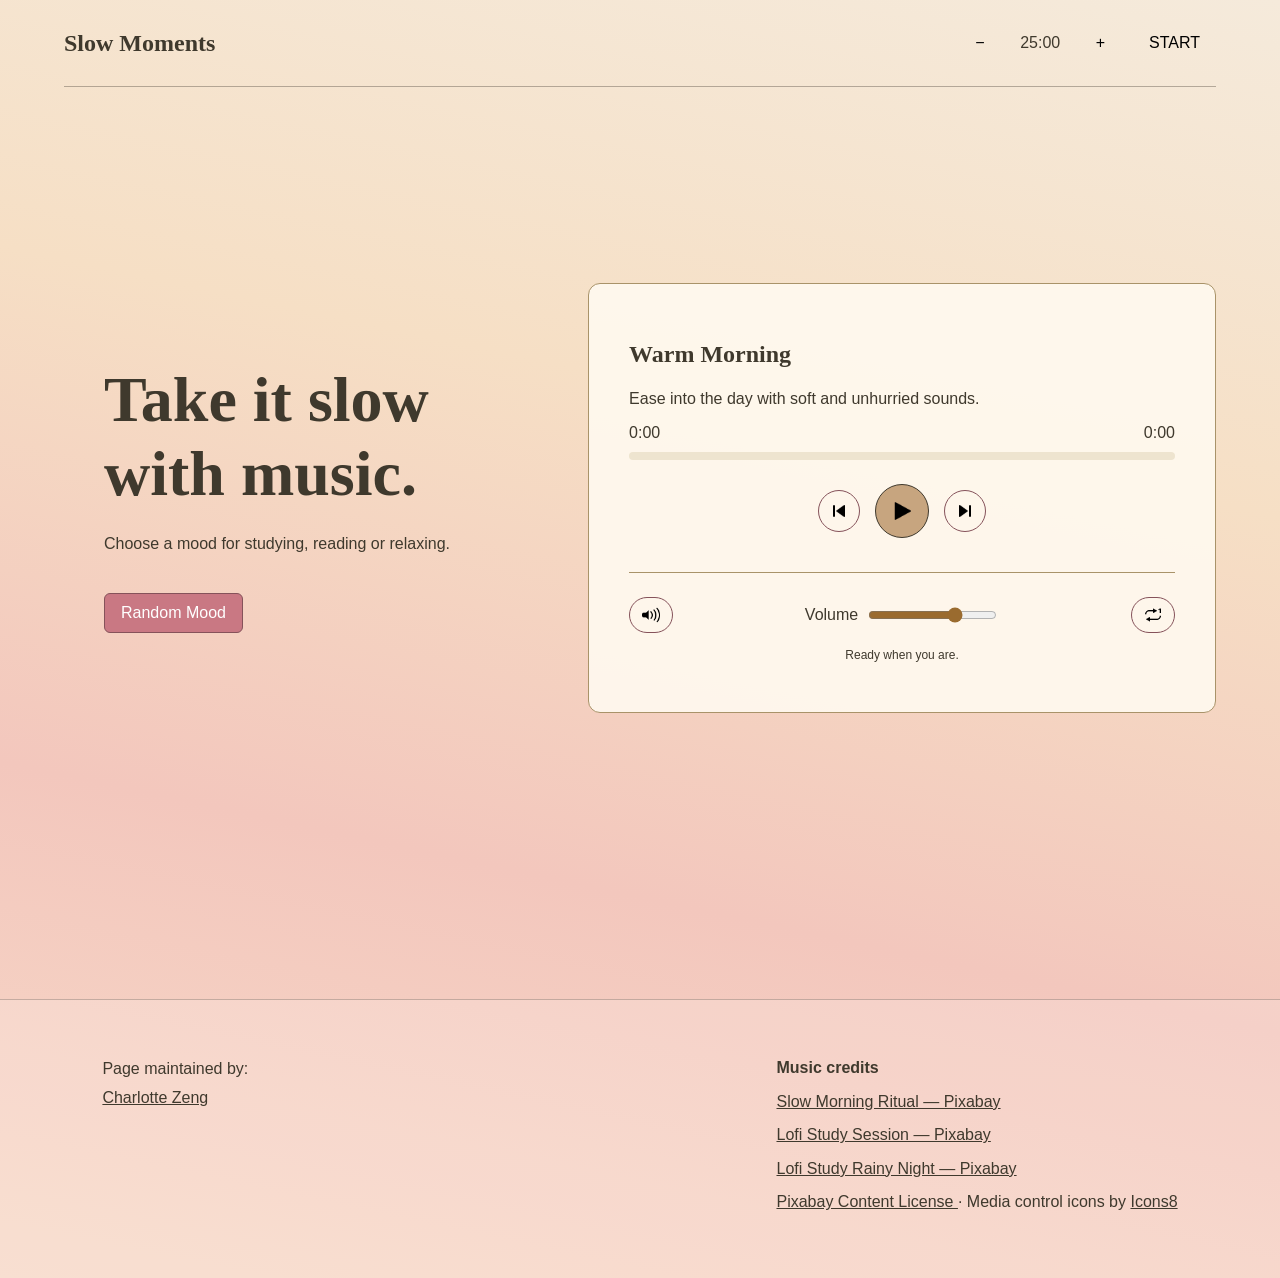
==== index.html @ 78fc34de "updated timer function and moving background colors" ====
<!DOCTYPE html>
<!-- saved from url=(0045)https://rohitashokkhot.github.io/mediaplayer/ -->

<html lang="en">
  <head>
    <meta charset="UTF-8">

    <meta
      name="viewport"
      content="width=device-width, initial-scale=1.0"
    >

    <title>Slow Moments</title>

    <!-- The favicon appears in the browser tab. -->
    <link
      rel="icon"
      href="assets/icon/favicon.ico"
      type="image/x-icon"
    >

    <link rel="stylesheet" href="reset.css">
    <link rel="stylesheet" href="style.css">
    <script src="script.js" defer></script>
  </head>

  <body class="morning-theme">
    <!--
      I kept the recognizable structure of the supplied media player
      exercise: a header and navigation, a main media-player area,
      an additional-content section and a footer. I changed the
      original video into an audio player because my chosen context
      is music for relaxation and study.

      “Slow Moments” suggests taking a break from busy interfaces,
      so the page uses short wording, open spacing and only a few
      controls.
    -->

    <!-- Header Section -->
    <header class="site-header">
      <a class="logo" href="#home">
        Slow Moments
      </a>

      <!-- Navigation Section -->
      <nav>
       <ul>
         <li class="timer-controls">
             <button id="minus">−</button>
             <div id="timer">25:00</div>
             <button id="plus">+</button>
             <button id="timer-button">START</button>
        </li>
       </ul>
     </nav>
    </header>

    <!-- Main Content Section -->
    <main id="home">
      <section class="hero">
        <div class="hero-copy">
          <h1>Take it slow with music.</h1>

          <p class="intro">
            Choose a mood for studying, reading or relaxing.
          </p>

          <button
            class="random-button"
            id="random-button"
            type="button"
          >
            Random Mood
          </button>
        </div>

        <!-- Media Player Section -->
        <!--
          I used a semantic article element to keep the player
          content together. Real button elements make the controls
          clear and keyboard friendly, while IDs allow JavaScript
          to find each control.

          I used these MDN pages to check how the elements work:
          https://developer.mozilla.org/en-US/docs/Web/HTML/Reference/Elements/article
          https://developer.mozilla.org/en-US/docs/Web/HTML/Reference/Elements/button
        -->

        <article class="media-player">
          <div class="now-playing">
            <div>
              <h2 id="mood-name">Warm Morning</h2>
            </div>
          </div>

          <p class="mood-description" id="mood-description">
            Ease into the day with soft and unhurried sounds.
          </p>

           <!--
           I use one audio element for all three tracks. The first track is
           loaded here, then JavaScript changes the audio source when another
           track is selected. This means the same player controls can be used
           for every track.
           -->
          <audio id="audio-player" src="https://archive.org/download/slow-morning/slow%20morning.mp3" preload="metadata"></audio>

          <!-- Track time -->
          <div class="time-row">
            <span id="current-time">0:00</span>
            <span id="duration">0:00</span>
          </div>

          <!-- Progress bar -->
          <div
            class="progress-bar"
            id="progress-bar"
            role="slider"
            tabindex="0"
            aria-label="Track progress"
            aria-valuemin="0"
            aria-valuemax="100"
            aria-valuenow="0"
          >
            <span id="progress-fill"></span>
          </div>

          <!-- Main playback controls -->
          <!--
            I used Icons8 media icons because their familiar shapes
            make the controls easier to recognize. The alt text and
            aria-label attributes explain the purpose of each icon.
          -->

          <div class="main-controls">
            <button
              class="icon-button"
              id="previous-button"
              type="button"
              aria-label="Previous track"
            >
              <img src="assets/icon/previous.png" alt="Previous track">
            </button>

            <button
              class="play-button"
              id="play-button"
              type="button"
              aria-label="Play"
            >
            <img id="play-icon" src="assets/icon/play.png" alt="Play">
            </button>

            <button class="icon-button"
              id="next-button"
              type="button"
              aria-label="Next track"
            >
              <img src="assets/icon/next.png" alt="Next track">
            </button>
          </div>

          <!-- Volume and repeat controls -->
          <div class="extra-controls">
            <button class="text-button"
              id="mute-button"
              type="button"
              aria-label="Mute"
              aria-pressed="false"
            >
              <img id="mute-icon" src="assets/icon/volume.png" alt="Sound on">
            </button>

            <label for="volume-slider">Volume</label>

            <input id="volume-slider"
              type="range"
              min="0"
              max="1"
              step="0.05"
              value="0.7"
            >

            <button class="text-button"
              id="repeat-button"
              type="button"
              aria-label="Repeat off"
              aria-pressed="false"
            >
              <img src="assets/icon/repeat.png" alt="Repeat">
            </button>
          </div>

          <!--
            This small message gives users feedback after they press
            a control. JavaScript changes the text to show actions
            such as playing, pausing, muting or repeating.
          -->
          <p class="player-feedback"
            id="player-feedback"
            aria-live="polite"
          >
            Ready when you are.
          </p>

        </article>
      </section>
    </main>

    <!-- Footer Section -->
    <footer id="credits">
      <!--
        Local audio files make playback reliable. The links below
        credit the Pixabay music sources and licence. The media
        control icons are credited to Icons8.
      -->

      <div>
        <p class="maintained-by">
         Page maintained by:
          <a href="https://github.com/Charlottezeng061"
            target="_blank"
            rel="noopener noreferrer"
          >
            Charlotte Zeng
          </a>
        </p>
      </div>

      <div class="credit-list">
        <p>
          <strong>Music credits</strong>
        </p>

        <p>
          <a href="https://pixabay.com/music/ambient-slow-morning-ritual-537463/">
            Slow Morning Ritual — Pixabay
          </a>
        </p>

        <p>
          <a href="https://pixabay.com/music/lofi-lofi-study-session-568160/">
            Lofi Study Session — Pixabay
          </a>
        </p>

        <p>
          <a href="https://pixabay.com/music/lofi-lofi-study-rainy-night-568166/">
            Lofi Study Rainy Night — Pixabay
          </a>
        </p>

        <p>
          <a href="https://pixabay.com/service/license-summary/">
            Pixabay Content License
          </a>
          · Media control icons by
          <a href="https://icons8.com/">Icons8</a>
        </p>
      </div>
    </footer>
  </body>
</html>
---- style.css ----
/* I used cream, peach and muted colours feel calmer than a commercial music app.
   CSS variables change each atmosphere while the familiar layout stays consistent. */

/* font styles */
/* I used Arial for body text and controls because it is simple and easy to read.
  Georgia gives the headings a warmer feeling. The two fonts also create a clear
  difference between headings and supporting information. */

body {
  font-family: Arial, Helvetica, sans-serif;
  font-weight: 400;
  font-style: normal;
}

h1 {
  font-family: Georgia, "Times New Roman", serif;
  font-weight: 600;
  font-style: normal;
}

h2,
h3,
.logo {
  font-family: Georgia, "Times New Roman", serif;
  font-weight: 600;
  font-style: normal;
}

.intro {
  font-family: Arial, Helvetica, sans-serif;
  font-weight: 400;
  font-style: normal;
}

button,
input {
  font-family: Arial, Helvetica, sans-serif;
  font-weight: 400;
  font-style: normal;
}

.now-playing h2 {
  margin-bottom: 6px;
}


/* basic page styles */

* {
  box-sizing: border-box;
}

body {
  margin: 0;
  min-height: 100vh;

  color: #3f392d;
  background: linear-gradient(
    135deg,
    #ffe2cf,
    #f3a9b5,
    #fff0a9
  );
}

button,
input {
  font: inherit;
}


/* Each body class belongs to one music atmosphere. JavaScript changes the class
  when a track is selected. I kept the same gradient direction so the colours
  change while the website still feels connected.
  Source: https://developer.mozilla.org/en-US/docs/Web/CSS/gradient/linear-gradient */

body.morning-theme {
  color: #3f392d;
}

body.study-theme {
  color: #393c31;
}

body.night-theme {
  color: #fff4dc;
}

/* header */
/* Flexbox places the logo on the left and navigation on the right. The header
  uses the same width as the main content so their edges stay aligned. */

.site-header {
  width: 90%;
  max-width: 1180px;
  margin: auto;
  padding: 24px 0;

  display: flex;
  justify-content: space-between;
  align-items: center;

  border-bottom: 1px solid rgba(80, 70, 60, 0.4);
}

.logo {
  color: inherit;
  font-size: 24px;
  text-decoration: none;
}

nav ul {
  display: flex;
  justify-content: center;
  align-items: center;

  margin: 0;
  padding: 0;
  list-style: none;
}

nav a {
  color: inherit;
  text-decoration: none;
}


/* first section */
/* The hero fills most of the first screen. Grid gives more room to the player
  because listening is the main activity. It becomes one column on mobile. */

.hero {
  width: 90%;
  max-width: 1300px;
  min-height: calc(100vh - 78px);
  margin: auto;
  padding: 60px 0;

  display: grid;
  grid-template-columns: 0.85fr 1.15fr;
  gap: 60px;
  align-items: center;
}

h1 {
  margin: 0 0 20px;
  font-size: 64px;
}

.intro {
  max-width: 450px;
  line-height: 1.6;
}
.hero-copy {
  margin-left: 40px;
}

/* buttons */

button {
  padding: 10px 16px;

  border: 1px solid #85525a;
  border-radius: 6px;
  cursor: pointer;
}

.random-button {
  margin-top: 20px;
  color: white;
  background-color: #c97883;
}


/* player */
/* The light player background keeps the controls readable over each gradient.
  A simple border and rounded corners create a warm, relaxing atmosphere. */

.media-player {
  width: 100%;
  min-height: 390px;
  padding: 38px 40px;

  color: #3f392d;
  background-color: rgba(255, 250, 240, 0.9);

  border: 1px solid #a99369;
  border-radius: 12px;
}

body.night-theme .media-player {
  color: #fff4dc;
  background-color: rgba(74, 75, 96, 0.9);
}

.now-playing,
.time-row,
.extra-controls {
  display: flex;
  justify-content: space-between;
  align-items: center;
}

.progress-bar {
  width: 100%;
  height: 8px;
  margin: 10px 0 24px;

  background-color: #eee4cf;
  border-radius: 10px;
  cursor: pointer;
}

/* JavaScript changes this width while audio plays. This gives users immediate
   feedback about their position in the track. */

#progress-fill {
  display: block;
  width: 0;
  height: 100%;
  background-color: #c97883;
  border-radius: 10px;
}

.main-controls {
  display: flex;
  justify-content: center;
  gap: 15px;
}

.extra-controls {
  margin-top: 34px;
  padding-top: 24px;
  border-top: 1px solid #a99369;

  display: grid;
  grid-template-columns: 1fr auto auto 1fr;
  align-items: center;
  gap: 10px;
}

#volume-slider {
  accent-color: #9a6b2f;
  margin-left: 0;
}

#mute-button {
  justify-self: start;
}

#repeat-button {
  justify-self: end;
}

.player-feedback {
  margin-top: 15px;
  font-size: 12px;
  text-align: center;
}

/* footer */
/* The maintenance credit stays on the left and sources stay on the right. The
  transparent colour lets the current mood remain visible behind the footer.
  Rainy Night uses lighter text because its background is darker. */

footer {
  width: 100%;
  margin-top: 90px;
  padding: 55px 8%;
  display: flex;
  justify-content: space-between;
  align-items: flex-start;
  gap: 40px;

  color: #3f392d;
  background-color: rgba(255, 255, 255, 0.16);
  border-top: 1px solid rgba(80, 70, 60, 0.3);
}
.maintained-by {
  margin: 0;
  line-height: 1.8;
}

.maintained-by a {
  display: block;
  color: inherit;
}

.credit-list {
  max-width: 470px;
}

.credit-list p {
  margin-top: 0;
  margin-bottom: 8px;
  line-height: 1.6;
}

.credit-list a {
  color: inherit;
}

body.night-theme footer {
  color: #fff4dc;
  background-color: rgba(23, 42, 75, 0.3);
}

/* mobile layout */
/*
I learned how to use media queries from the MDN media query tutorial.
I used max-width: 700px to apply a different layout when the browser
becomes narrow. The hero and mood cards change from multiple columns
to one column, and the footer content stacks vertically. This keeps
the text and player controls readable on mobile screens.

Source:https://developer.mozilla.org/en-US/docs/Learn_web_development/Core/CSS_layout/Media_queries
*/

@media (max-width: 700px) {
  .hero {
    grid-template-columns: 1fr;
  }

  h1 {
    font-size: 42px;
  }

  footer {
    flex-direction: column;
  }
  .media-player {
    min-height: 0;
    padding: 25px;
  }

  .extra-controls {
    flex-wrap: wrap;
    justify-content: center;
  }
  #volume-slider {
    margin-left: 0;
  }
  
}

/* player buttons */

.main-controls {
  display: flex;
  align-items: center;
  justify-content: center;
  gap: 15px;
}

.icon-button {
  width: 42px;
  height: 42px;
  padding: 0;
  background-color: transparent;
  border-radius: 50%;
}

.play-button {
  width: 54px;
  height: 54px;
  padding: 0;
  background-color: #c7a57f;
  border-color: #3f392d;
  border-radius: 50%;
}

.icon-button,
.play-button,
.text-button {
  box-sizing: border-box;
  display: flex;
  justify-content: center;
  align-items: center;
}

.icon-button img {
  width: 20px;
  height: 20px;
}

.play-button img {
  width: 22px;
  height: 22px;
}


/* volume and repeat buttons */

.text-button {
  width: auto;
  height: 36px;
  padding: 0 12px;
  background-color: transparent;
  border-radius: 20px;
  gap: 6px;
}

.text-button img {
    width: 18px;
  height: 18px;
}

.text-button span {
  white-space: nowrap;
  font-size: 13px;
}

/*hover*/
nav a:hover {
  text-decoration: underline;
}

button:hover {
  opacity: 0.8;
}

.icon-button:hover,
.text-button:hover {
  background-color: rgba(255, 255, 255, 0.4);
}


/* Timer */
.timer-controls {
  display: flex;
  align-items: center;
  gap: 12px;
}

.timer-controls button {
  border: none;
  background: none;
  cursor: pointer;
}

#timer {
  min-width: 55px;
  text-align: center;
}
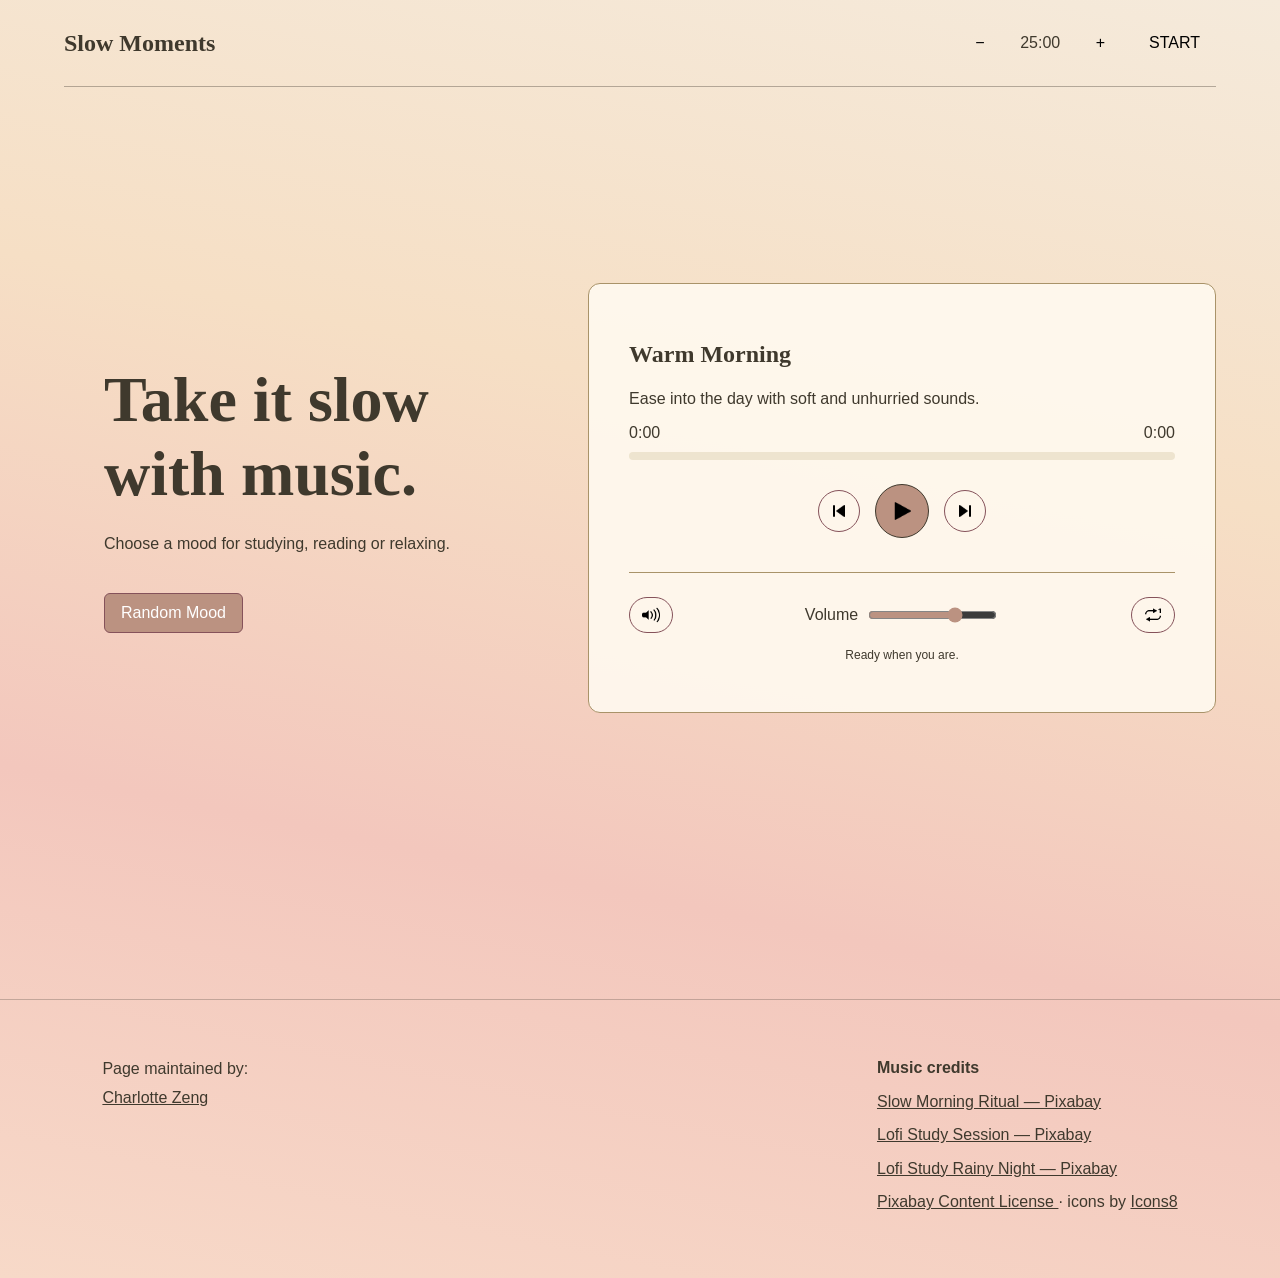
==== commit 63ba8fd6: "updated comments, colors and footer" ====
--- a/index.html
+++ b/index.html
@@ -255,7 +255,7 @@
           <a href="https://pixabay.com/service/license-summary/">
             Pixabay Content License
           </a>
-          · Media control icons by
+          · icons by
           <a href="https://icons8.com/">Icons8</a>
         </p>
       </div>
--- a/style.css
+++ b/style.css
@@ -1,10 +1,7 @@
-/* I used cream, peach and muted colours feel calmer than a commercial music app.
-   CSS variables change each atmosphere while the familiar layout stays consistent. */
-
-/* font styles */
-/* I used Arial for body text and controls because it is simple and easy to read.
-  Georgia gives the headings a warmer feeling. The two fonts also create a clear
-  difference between headings and supporting information. */
+/* Font styles
+I used Arial for body text and controls because it is simple and easy to read.
+Georgia is used for headings and the logo to create a warmer and softer feeling.
+Using two fonts also creates a clear difference between headings and supporting text. */
 
 body {
   font-family: Arial, Helvetica, sans-serif;
@@ -45,6 +42,9 @@
 
 
 /* basic page styles */
+/* box-sizing keeps padding and borders inside the element's set width.
+The body fills at least the full screen height and the background colour
+is later changed by JavaScript for each music atmosphere. */
 
 * {
   box-sizing: border-box;
@@ -69,10 +69,10 @@
 }
 
 
-/* Each body class belongs to one music atmosphere. JavaScript changes the class
-  when a track is selected. I kept the same gradient direction so the colours
-  change while the website still feels connected.
-  Source: https://developer.mozilla.org/en-US/docs/Web/CSS/gradient/linear-gradient */
+/* Each body class belongs to one music atmosphere.
+JavaScript changes the class when a new track is selected.
+The classes also change the text colour so it stays readable,
+especially for the darker Rainy Night theme. */
 
 body.morning-theme {
   color: #3f392d;
@@ -165,12 +165,35 @@
   cursor: pointer;
 }
 
+/* Timer */
+/* Flexbox keeps the minus button, time, plus button and start button in one row.
+The buttons use a transparent background so the timer stays simple and does not
+compete with the music player controls. */
+
+.timer-controls {
+  display: flex;
+  align-items: center;
+  gap: 12px;
+}
+
+.timer-controls button {
+  border: none;
+  background: none;
+  cursor: pointer;
+}
+
+#timer {
+  min-width: 55px;
+  text-align: center;
+}
+
+/* The Random Mood button uses a soft muted colour to match the calm visual style
+while still standing out as the main extra interaction. */
 .random-button {
   margin-top: 20px;
   color: white;
-  background-color: #c97883;
-}
-
+  background-color: #bb9281;
+}
 
 /* player */
 /* The light player background keeps the controls readable over each gradient.
@@ -211,8 +234,9 @@
   cursor: pointer;
 }
 
-/* JavaScript changes this width while audio plays. This gives users immediate
-   feedback about their position in the track. */
+/* The progress bar shows the current position of the audio.
+JavaScript changes the width of progress-fill while the music plays,
+so users can see how much of the track has passed. */
 
 #progress-fill {
   display: block;
@@ -240,7 +264,7 @@
 }
 
 #volume-slider {
-  accent-color: #9a6b2f;
+  accent-color: #bb9281;
   margin-left: 0;
 }
 
@@ -258,6 +282,107 @@
   text-align: center;
 }
 
+/* player buttons */
+/* The main controls use Flexbox to keep the previous, play and next buttons
+together in the centre of the player. The play button is larger because
+it is the main control. */
+
+.main-controls {
+  display: flex;
+  align-items: center;
+  justify-content: center;
+  gap: 15px;
+}
+
+.icon-button {
+  width: 42px;
+  height: 42px;
+  padding: 0;
+  background-color: transparent;
+  border-radius: 50%;
+}
+
+.play-button {
+  width: 54px;
+  height: 54px;
+  padding: 0;
+  background-color: #bb9281;
+  border-color: #3f392d;
+  border-radius: 50%;
+}
+
+.icon-button,
+.play-button,
+.text-button {
+  box-sizing: border-box;
+  display: flex;
+  justify-content: center;
+  align-items: center;
+}
+
+.icon-button img {
+  width: 20px;
+  height: 20px;
+}
+
+.play-button img {
+  width: 22px;
+  height: 22px;
+}
+
+
+/* volume and repeat buttons */
+/* The extra controls are placed below the main playback controls.
+Grid keeps mute on the left, volume near the centre and repeat on the right. */
+
+.text-button {
+  width: auto;
+  height: 36px;
+  padding: 0 12px;
+  background-color: transparent;
+  border-radius: 20px;
+  gap: 6px;
+}
+
+.text-button img {
+    width: 18px;
+  height: 18px;
+}
+
+.text-button span {
+  white-space: nowrap;
+  font-size: 13px;
+}
+
+/*hover*/
+nav a:hover {
+  text-decoration: underline;
+}
+
+button:hover {
+  opacity: 0.8;
+}
+
+/* Player button hover */
+/* Hover feedback makes the interactive buttons easier to recognise.
+The soft peach colour matches the rest of the interface. */
+
+#previous-button:hover,
+#next-button:hover,
+#mute-button:hover,
+#repeat-button:hover {
+  background-color: #e7b8ae;
+}
+
+/* Use an attribute selector to show when mute or repeat is active.
+Source: https://developer.mozilla.org/en-US/docs/Learn_web_development/Core/Styling_basics/Attribute_selectors */
+#mute-button[aria-pressed="true"],
+#repeat-button[aria-pressed="true"] {
+  background-color: #e7b8ae;
+}
+ 
+
+
 /* footer */
 /* The maintenance credit stays on the left and sources stay on the right. The
   transparent colour lets the current mood remain visible behind the footer.
@@ -273,9 +398,10 @@
   gap: 40px;
 
   color: #3f392d;
-  background-color: rgba(255, 255, 255, 0.16);
-  border-top: 1px solid rgba(80, 70, 60, 0.3);
-}
+  background-color: transparent;
+  border-top: 1px solid #50463c4d;
+}
+
 .maintained-by {
   margin: 0;
   line-height: 1.8;
@@ -341,104 +467,4 @@
     margin-left: 0;
   }
   
-}
-
-/* player buttons */
-
-.main-controls {
-  display: flex;
-  align-items: center;
-  justify-content: center;
-  gap: 15px;
-}
-
-.icon-button {
-  width: 42px;
-  height: 42px;
-  padding: 0;
-  background-color: transparent;
-  border-radius: 50%;
-}
-
-.play-button {
-  width: 54px;
-  height: 54px;
-  padding: 0;
-  background-color: #c7a57f;
-  border-color: #3f392d;
-  border-radius: 50%;
-}
-
-.icon-button,
-.play-button,
-.text-button {
-  box-sizing: border-box;
-  display: flex;
-  justify-content: center;
-  align-items: center;
-}
-
-.icon-button img {
-  width: 20px;
-  height: 20px;
-}
-
-.play-button img {
-  width: 22px;
-  height: 22px;
-}
-
-
-/* volume and repeat buttons */
-
-.text-button {
-  width: auto;
-  height: 36px;
-  padding: 0 12px;
-  background-color: transparent;
-  border-radius: 20px;
-  gap: 6px;
-}
-
-.text-button img {
-    width: 18px;
-  height: 18px;
-}
-
-.text-button span {
-  white-space: nowrap;
-  font-size: 13px;
-}
-
-/*hover*/
-nav a:hover {
-  text-decoration: underline;
-}
-
-button:hover {
-  opacity: 0.8;
-}
-
-.icon-button:hover,
-.text-button:hover {
-  background-color: rgba(255, 255, 255, 0.4);
-}
-
-
-/* Timer */
-.timer-controls {
-  display: flex;
-  align-items: center;
-  gap: 12px;
-}
-
-.timer-controls button {
-  border: none;
-  background: none;
-  cursor: pointer;
-}
-
-#timer {
-  min-width: 55px;
-  text-align: center;
 }
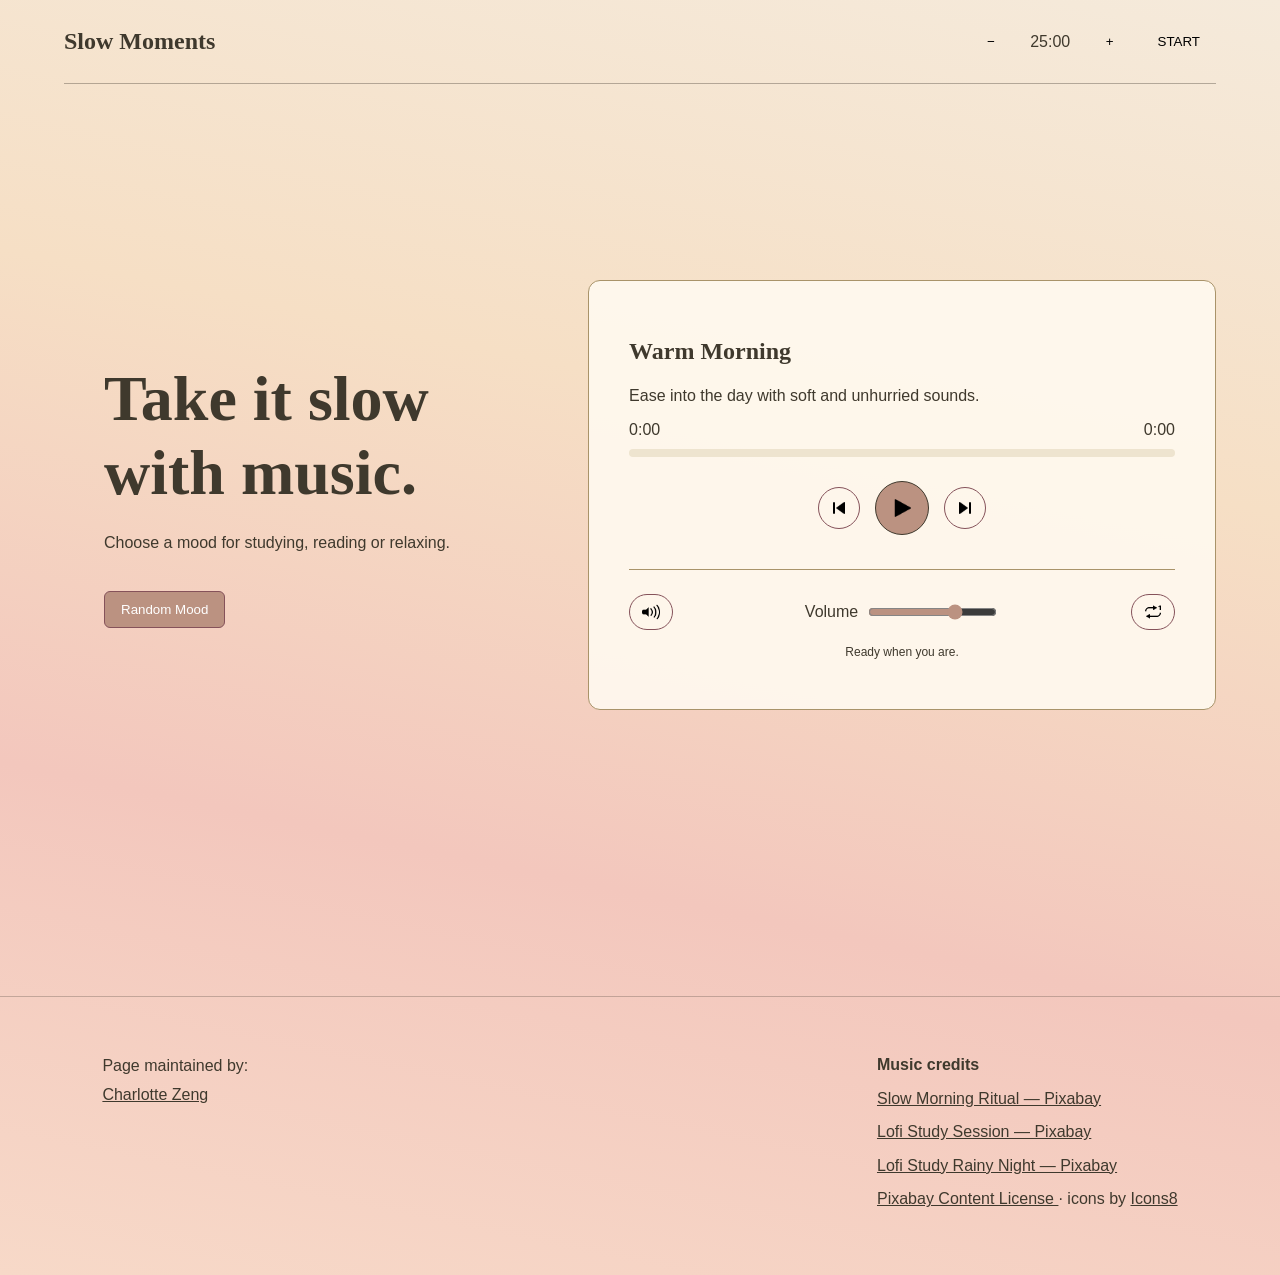
==== commit 55a29e81: "updated comments" ====
--- a/index.html
+++ b/index.html
@@ -210,12 +210,10 @@
 
     <!-- Footer Section -->
     <footer id="credits">
-      <!--
-        Local audio files make playback reliable. The links below
-        credit the Pixabay music sources and licence. The media
-        control icons are credited to Icons8.
-      -->
-
+      <!-- The audio files are hosted online through Internet Archive.
+           The links below credit the original Pixabay music sources
+           and licence, and the media control icons are credited to Icons8.-->
+           
       <div>
         <p class="maintained-by">
          Page maintained by:
--- a/style.css
+++ b/style.css
@@ -39,7 +39,6 @@
 .now-playing h2 {
   margin-bottom: 6px;
 }
-
 
 /* basic page styles */
 /* box-sizing keeps padding and borders inside the element's set width.
@@ -63,12 +62,6 @@
   );
 }
 
-button,
-input {
-  font: inherit;
-}
-
-
 /* Each body class belongs to one music atmosphere.
 JavaScript changes the class when a new track is selected.
 The classes also change the text colour so it stays readable,
@@ -117,11 +110,6 @@
   margin: 0;
   padding: 0;
   list-style: none;
-}
-
-nav a {
-  color: inherit;
-  text-decoration: none;
 }
 
 
@@ -244,12 +232,6 @@
   height: 100%;
   background-color: #c97883;
   border-radius: 10px;
-}
-
-.main-controls {
-  display: flex;
-  justify-content: center;
-  gap: 15px;
 }
 
 .extra-controls {
@@ -349,15 +331,7 @@
   height: 18px;
 }
 
-.text-button span {
-  white-space: nowrap;
-  font-size: 13px;
-}
-
 /*hover*/
-nav a:hover {
-  text-decoration: underline;
-}
 
 button:hover {
   opacity: 0.8;
@@ -432,15 +406,11 @@
 }
 
 /* mobile layout */
-/*
-I learned how to use media queries from the MDN media query tutorial.
-I used max-width: 700px to apply a different layout when the browser
-becomes narrow. The hero and mood cards change from multiple columns
-to one column, and the footer content stacks vertically. This keeps
-the text and player controls readable on mobile screens.
-
-Source:https://developer.mozilla.org/en-US/docs/Learn_web_development/Core/CSS_layout/Media_queries
-*/
+/* I used max-width: 700px to apply a different layout when the browser
+becomes narrow. The hero changes from two columns to one column,
+and the footer content stacks vertically. This keeps the text and
+player controls readable on mobile screens. 
+Source:https://developer.mozilla.org/en-US/docs/Learn_web_development/Core/CSS_layout/Media_queries */
 
 @media (max-width: 700px) {
   .hero {
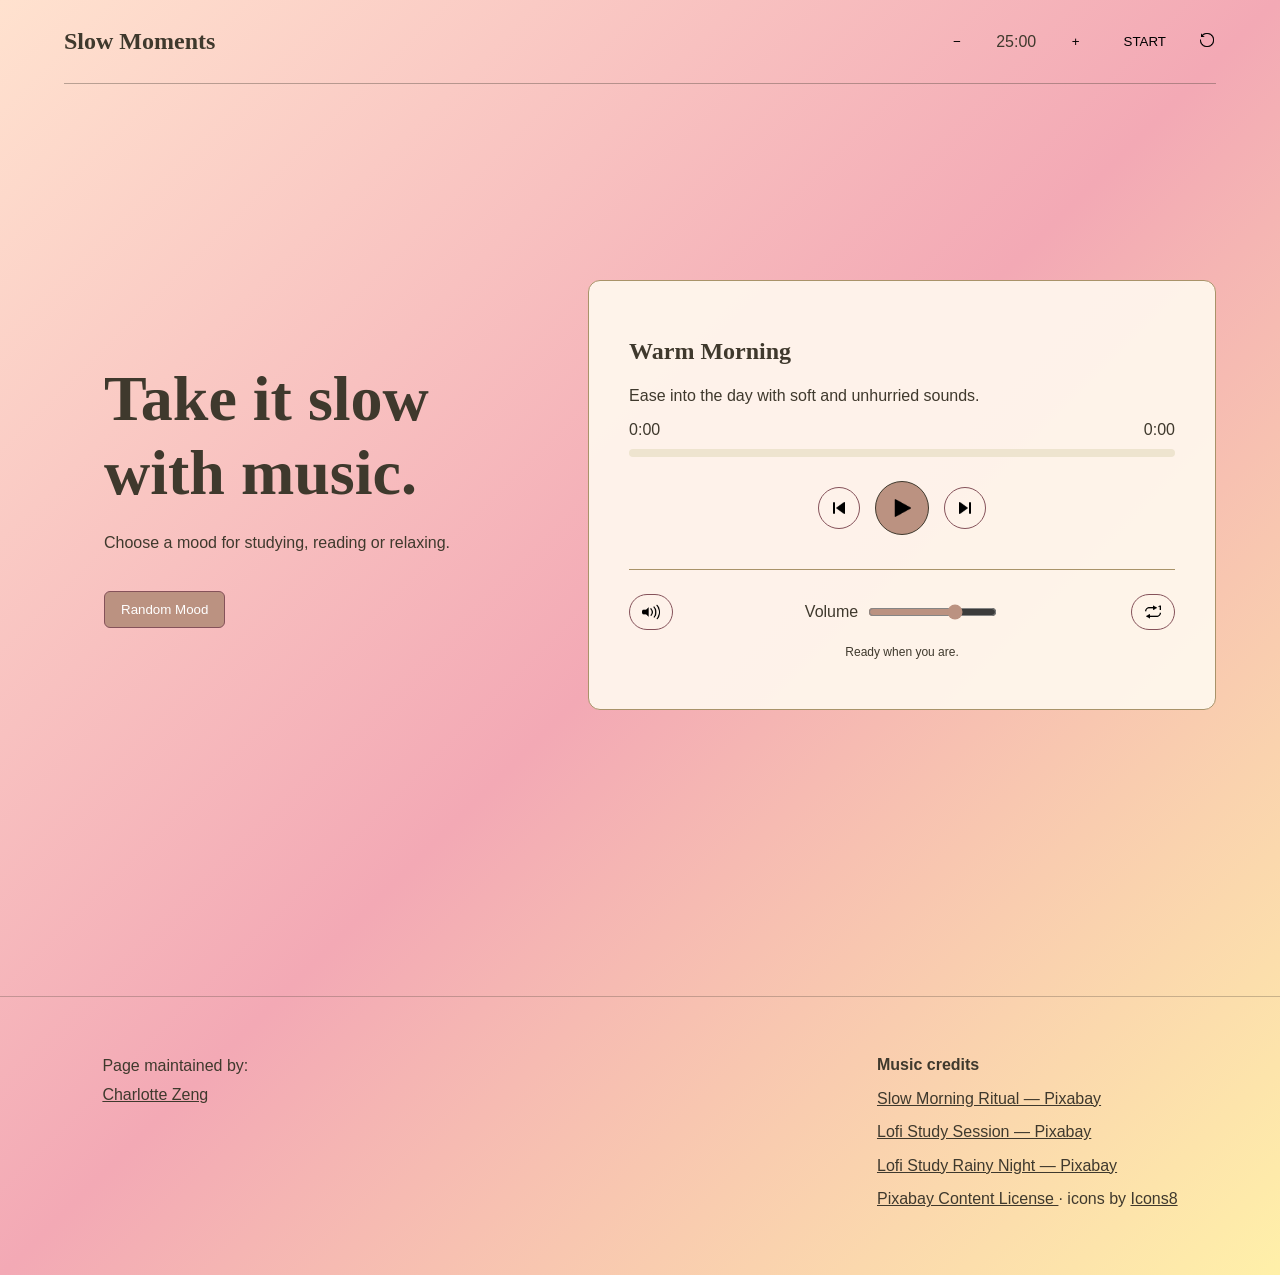
==== commit 4e5fd98f: "updated replay function of timer" ====
--- a/index.html
+++ b/index.html
@@ -51,6 +51,9 @@
              <div id="timer">25:00</div>
              <button id="plus">+</button>
              <button id="timer-button">START</button>
+             <button id="reset-timer" aria-label="Reset timer">
+            <img src="assets/icon/replay.png" alt="Reset timer">
+            </button>
         </li>
        </ul>
      </nav>
@@ -213,7 +216,7 @@
       <!-- The audio files are hosted online through Internet Archive.
            The links below credit the original Pixabay music sources
            and licence, and the media control icons are credited to Icons8.-->
-           
+
       <div>
         <p class="maintained-by">
          Page maintained by:
--- a/style.css
+++ b/style.css
@@ -175,6 +175,16 @@
   text-align: center;
 }
 
+#reset-timer {
+  margin-left: 4px;
+  padding: 0;
+}
+
+#reset-timer img {
+  width: 18px;
+  height: 18px;
+}
+
 /* The Random Mood button uses a soft muted colour to match the calm visual style
 while still standing out as the main extra interaction. */
 .random-button {
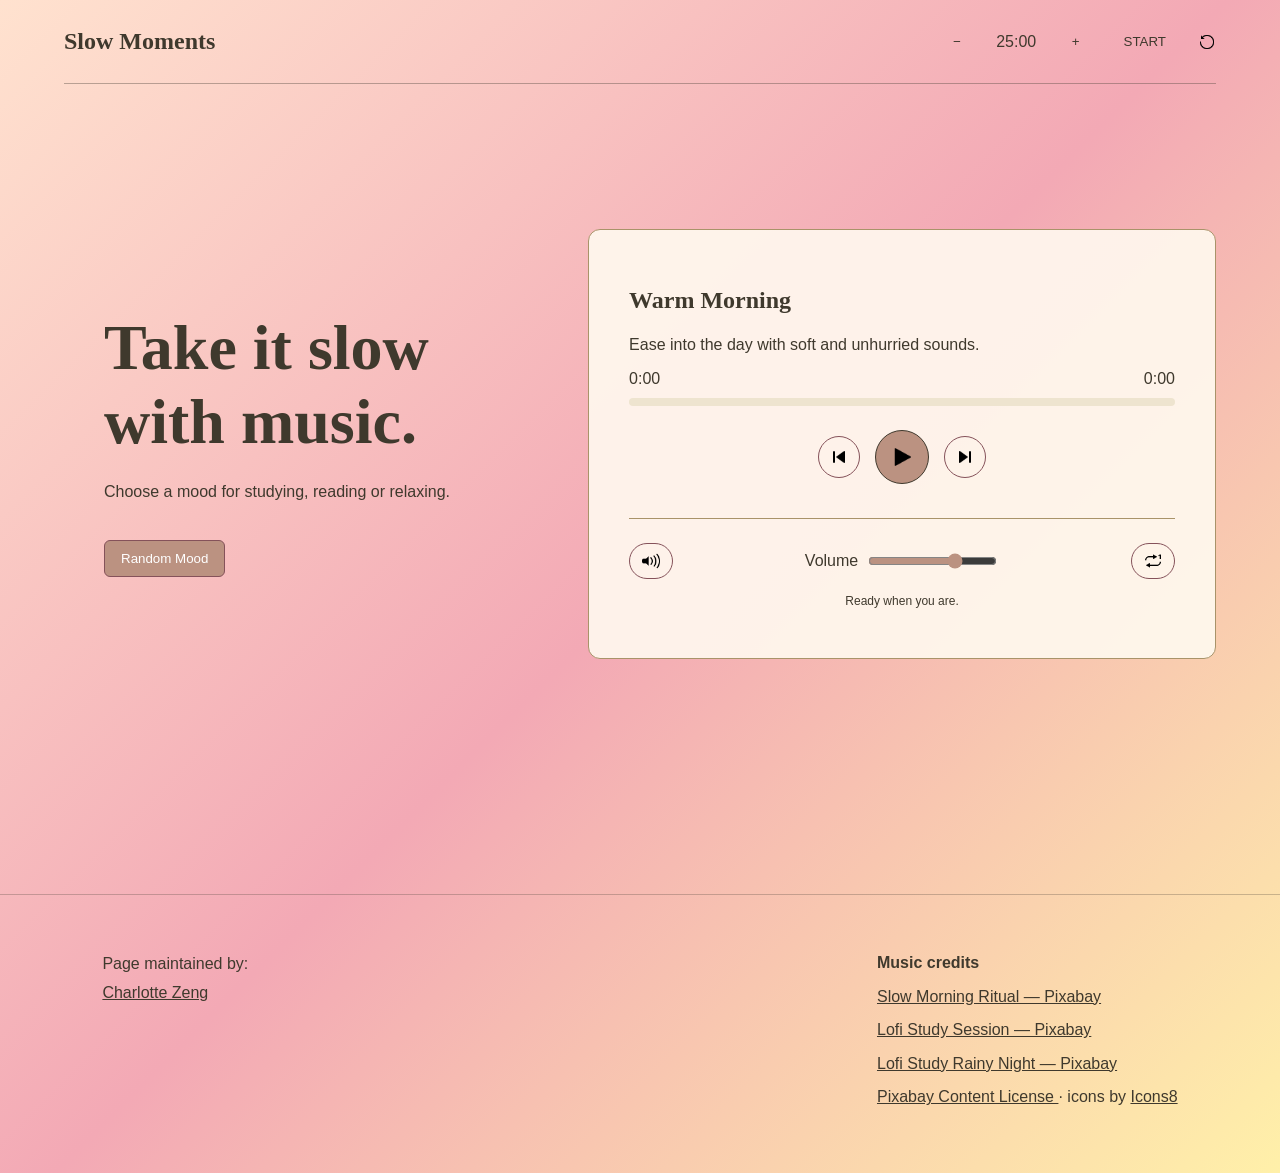
==== commit 8340679c: "refinement" ====
--- a/index.html
+++ b/index.html
@@ -25,17 +25,16 @@
   </head>
 
   <body class="morning-theme">
-    <!--
-      I kept the recognizable structure of the supplied media player
-      exercise: a header and navigation, a main media-player area,
-      an additional-content section and a footer. I changed the
-      original video into an audio player because my chosen context
-      is music for relaxation and study.
-
-      “Slow Moments” suggests taking a break from busy interfaces,
-      so the page uses short wording, open spacing and only a few
-      controls.
-    -->
+
+<!-- I kept the recognizable structure of the supplied media player
+  exercise, including the header, main media-player area and footer.
+  I changed the original video into an audio player because my chosen
+  context is music for relaxation and study.
+
+  My main design goal is to create a calm and simple experience.
+  “Slow Moments” uses short words, open spacing, soft colours and
+  easy controls so users can understand the website quickly
+  without being distracted from studying, reading or relaxing. -->
 
     <!-- Header Section -->
     <header class="site-header">
--- a/style.css
+++ b/style.css
@@ -1,3 +1,9 @@
+/* The overall visual style is designed to feel calm, warm and easy to use.
+I use soft colours, open spacing, rounded controls and a simple layout
+so users can understand the player quickly without too many distractions.
+The interface supports studying, reading and relaxing, so I avoided
+adding unnecessary information or complex interactions. */
+
 /* Font styles
 I used Arial for body text and controls because it is simple and easy to read.
 Georgia is used for headings and the logo to create a warmer and softer feeling.
@@ -117,10 +123,11 @@
 /* The hero fills most of the first screen. Grid gives more room to the player
   because listening is the main activity. It becomes one column on mobile. */
 
+/* Keep the main content tall on desktop so the player fills most of the screen. */
 .hero {
   width: 90%;
   max-width: 1300px;
-  min-height: calc(100vh - 78px);
+  min-height: 80vh;
   margin: auto;
   padding: 60px 0;
 
@@ -168,6 +175,7 @@
   border: none;
   background: none;
   cursor: pointer;
+  color: inherit;
 }
 
 #timer {
@@ -415,36 +423,92 @@
   background-color: rgba(23, 42, 75, 0.3);
 }
 
+
 /* mobile layout */
-/* I used max-width: 700px to apply a different layout when the browser
-becomes narrow. The hero changes from two columns to one column,
-and the footer content stacks vertically. This keeps the text and
-player controls readable on mobile screens. 
+/* Make the player more compact on mobile screens.
+I reduced the spacing between the track information, progress bar,
+main controls and extra controls so the player takes up less vertical
+space while keeping the buttons large enough to use easily.
 Source:https://developer.mozilla.org/en-US/docs/Learn_web_development/Core/CSS_layout/Media_queries */
 
 @media (max-width: 700px) {
-  .hero {
-    grid-template-columns: 1fr;
-  }
-
-  h1 {
-    font-size: 42px;
-  }
-
-  footer {
-    flex-direction: column;
-  }
-  .media-player {
-    min-height: 0;
-    padding: 25px;
-  }
-
-  .extra-controls {
-    flex-wrap: wrap;
-    justify-content: center;
-  }
-  #volume-slider {
-    margin-left: 0;
-  }
-  
+
+/* Header */
+.site-header {
+  width: 90%;
+  padding: 20px 0;
+  align-items: center;
+}
+.logo {
+  font-size: 20px;
+}
+
+/* Make the timer controls fit on smaller screens. */
+.timer-controls {
+  gap: 4px;
+}
+.timer-controls button {
+  padding: 4px;
+  font-size: 14px;
+}
+#timer {
+  min-width: 45px;
+}
+#reset-timer img {
+  width: 16px;
+  height: 16px;
+}
+
+/* Hero */
+.hero {
+  width: 90%;
+  min-height: auto;
+  padding: 30px 0;
+  grid-template-columns: 1fr;
+  gap: 25px;
+}
+.hero-copy {
+ margin-left: 0;
+}
+h1 {
+  font-size: 42px;
+  margin-bottom: 18px;
+}
+.intro {
+  margin-bottom: 18px;
+}
+.random-button {
+  margin-top: 8px;
+}
+
+/* Player */
+.media-player {
+  min-height: 0;
+  padding: 15px 25px;
+}
+.media-player h2 {
+  margin-bottom: 5px;
+}
+.track-description {
+  margin-bottom: 8px;
+}
+.progress-bar {
+  margin: 8px 0 12px;
+}
+.main-controls {
+  margin: 10px 0;
+}
+.extra-controls {
+  margin-top: 12px;
+
+.player-feedback {
+  margin-top: 8px;
+}
+}
+/* Footer */
+footer {
+  margin-top: 60px;
+  padding: 45px 8%;
+  flex-direction: column;
+}
 }
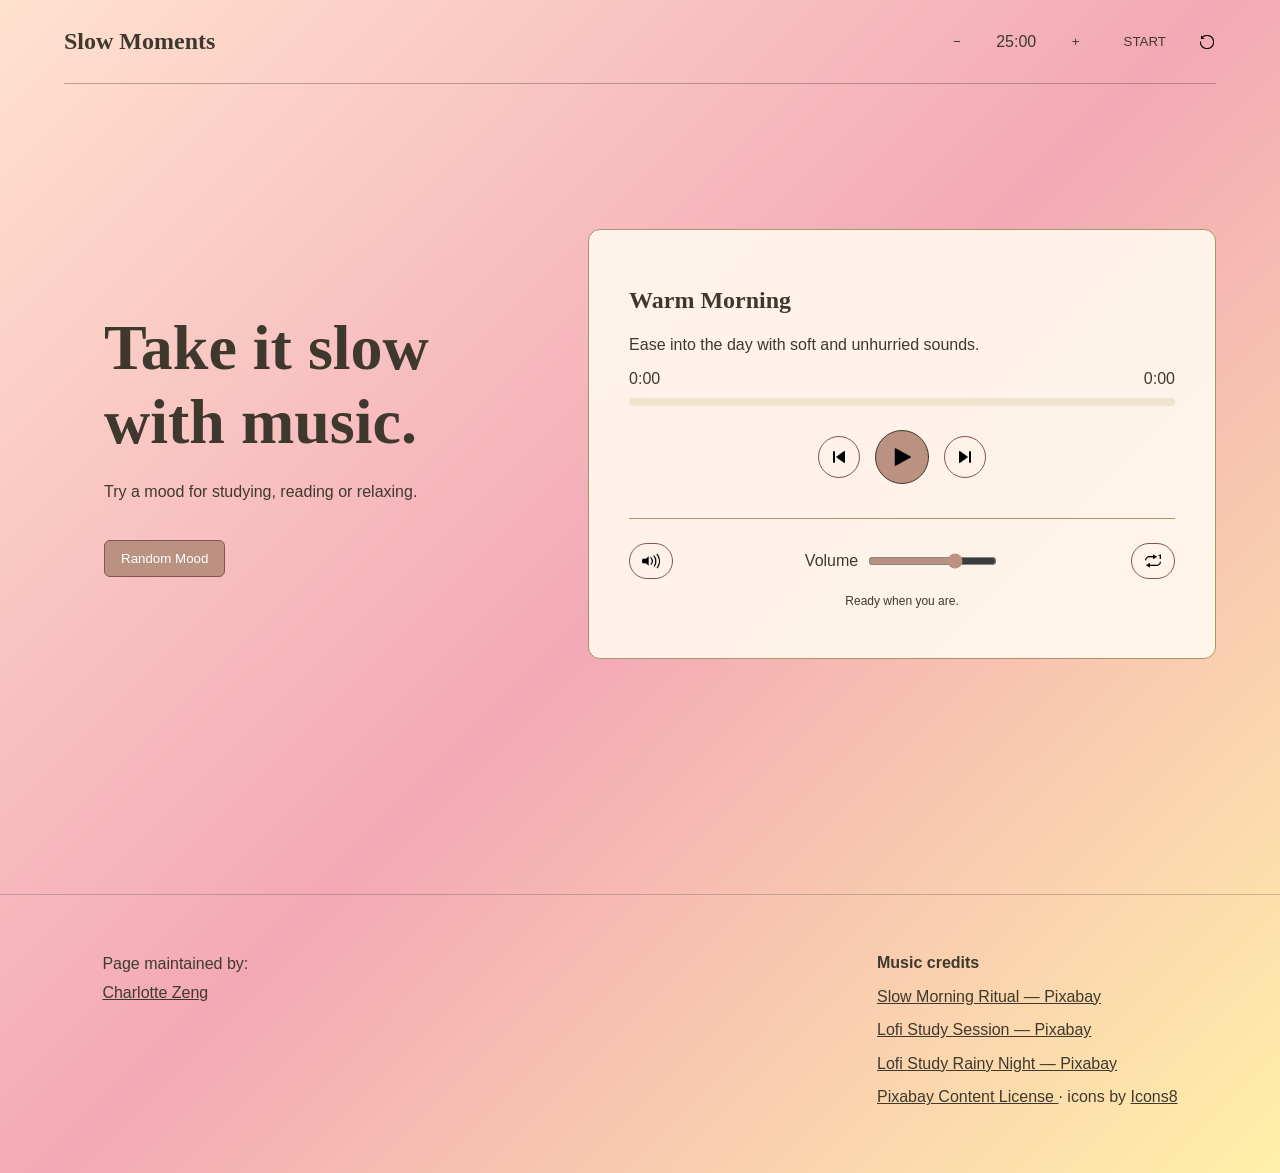
==== commit 49bfc710: "improve context" ====
--- a/index.html
+++ b/index.html
@@ -65,7 +65,7 @@
           <h1>Take it slow with music.</h1>
 
           <p class="intro">
-            Choose a mood for studying, reading or relaxing.
+            Try a mood for studying, reading or relaxing.
           </p>
 
           <button
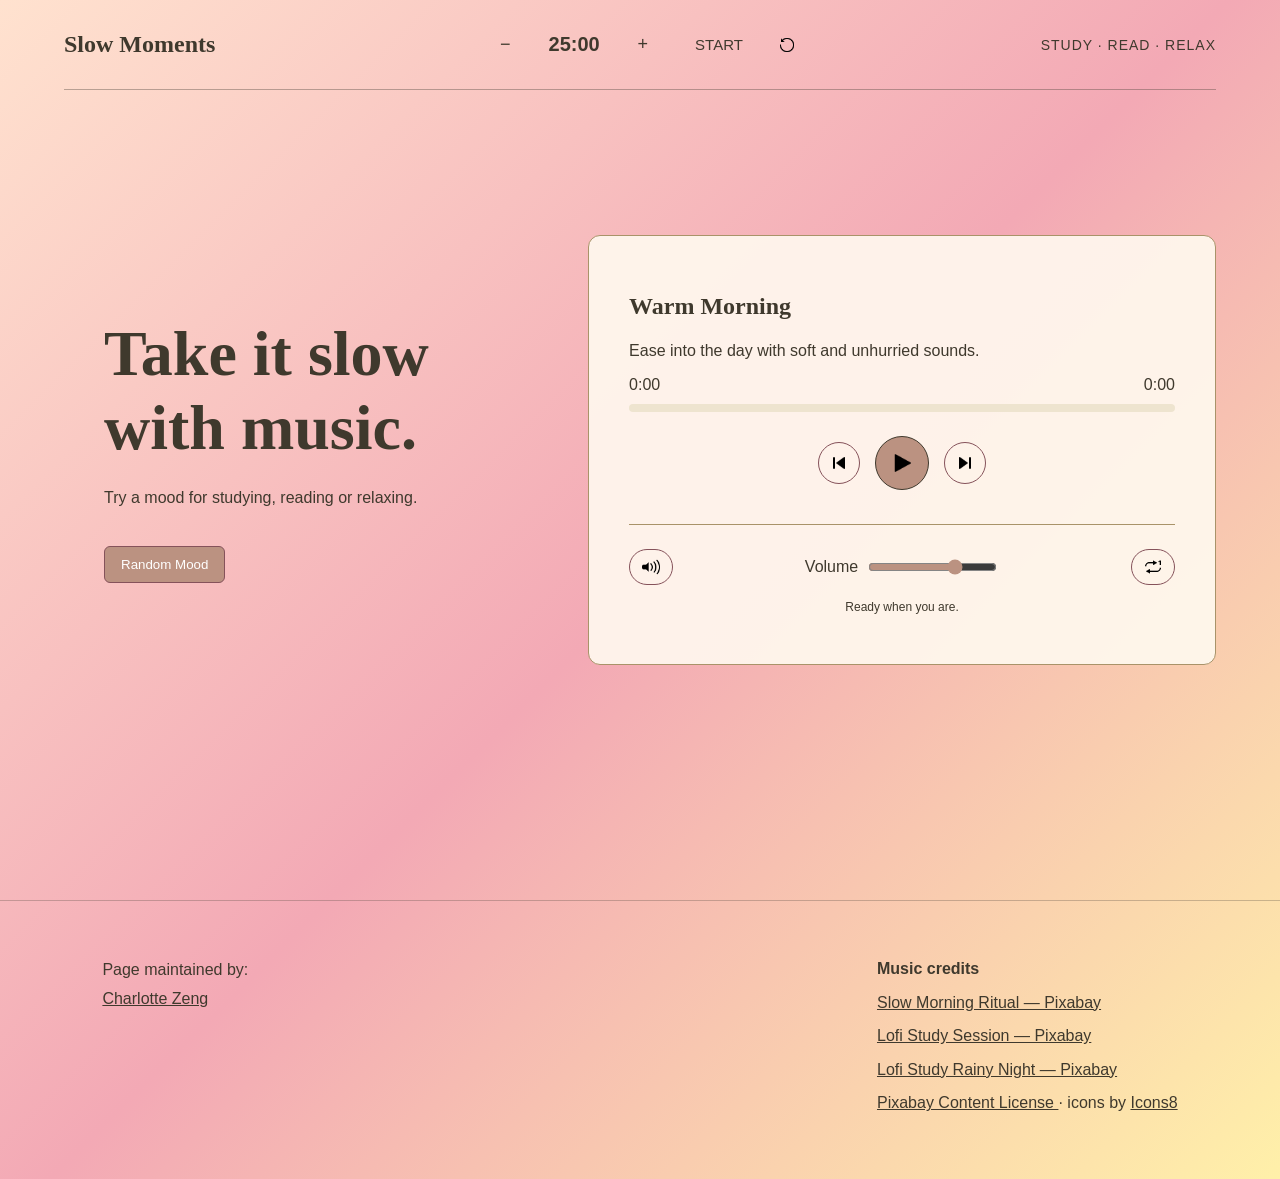
==== commit ca622218: "add a tagline to balance the logo and timer" ====
--- a/index.html
+++ b/index.html
@@ -56,6 +56,8 @@
         </li>
        </ul>
      </nav>
+     <!-- Short tagline balances the header and shows the purpose of the website. -->
+     <p class="header-tagline">STUDY · READ · RELAX</p>
     </header>
 
     <!-- Main Content Section -->
--- a/style.css
+++ b/style.css
@@ -95,11 +95,20 @@
   margin: auto;
   padding: 24px 0;
 
-  display: flex;
-  justify-content: space-between;
-  align-items: center;
-
-  border-bottom: 1px solid rgba(80, 70, 60, 0.4);
+  display: grid;
+  grid-template-columns: 1fr auto 1fr;
+  align-items: center;
+  column-gap: 40px;
+
+  border-bottom: 1px solid #50463c66;
+}
+
+/* Place the tagline on the right to balance the logo and timer. */
+.header-tagline {
+  justify-self: end;
+  margin: 0;
+  font-size: 14px;
+  letter-spacing: 1px;
 }
 
 .logo {
@@ -116,6 +125,14 @@
   margin: 0;
   padding: 0;
   list-style: none;
+}
+
+.logo {
+  justify-self: start;
+}
+
+.site-header nav {
+  justify-self: center;
 }
 
 
@@ -168,7 +185,8 @@
 .timer-controls {
   display: flex;
   align-items: center;
-  gap: 12px;
+  gap: 15px;
+  font-size: 16px;
 }
 
 .timer-controls button {
@@ -179,8 +197,19 @@
 }
 
 #timer {
-  min-width: 55px;
+  min-width: 65px;
   text-align: center;
+  font-size: 20px;
+  font-weight: 600;
+}
+
+#timer-button {
+  font-size: 15px;
+}
+
+#minus,
+#plus {
+  font-size: 18px;
 }
 
 #reset-timer {
@@ -191,6 +220,12 @@
 #reset-timer img {
   width: 18px;
   height: 18px;
+}
+
+/* Change the dark icons to light icons for the night theme. */
+body.night-theme #reset-timer img,
+body.night-theme .media-player button img {
+  filter: invert(1);
 }
 
 /* The Random Mood button uses a soft muted colour to match the calm visual style
@@ -439,6 +474,12 @@
   padding: 20px 0;
   align-items: center;
 }
+
+/* Hide the tagline on mobile to keep the header simple and avoid crowding. */
+.header-tagline {
+  display: none;
+}
+
 .logo {
   font-size: 20px;
 }
